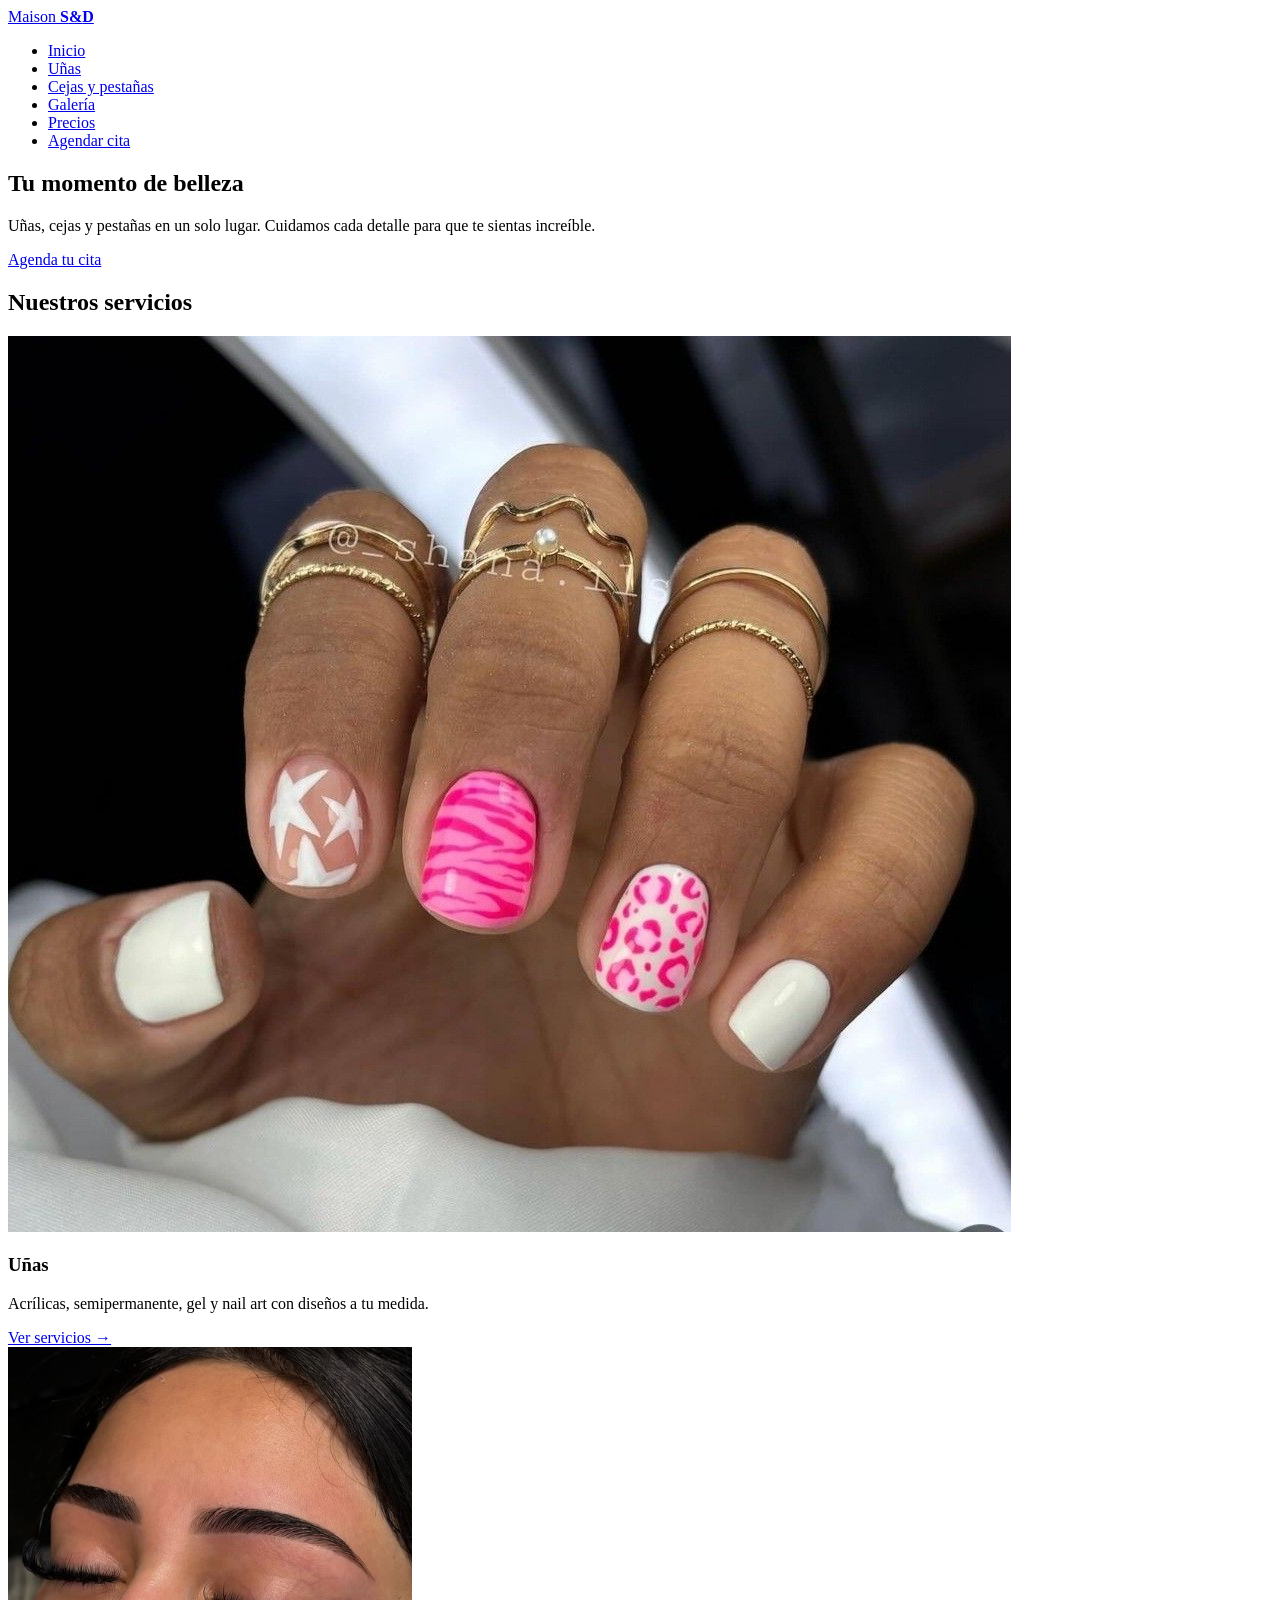
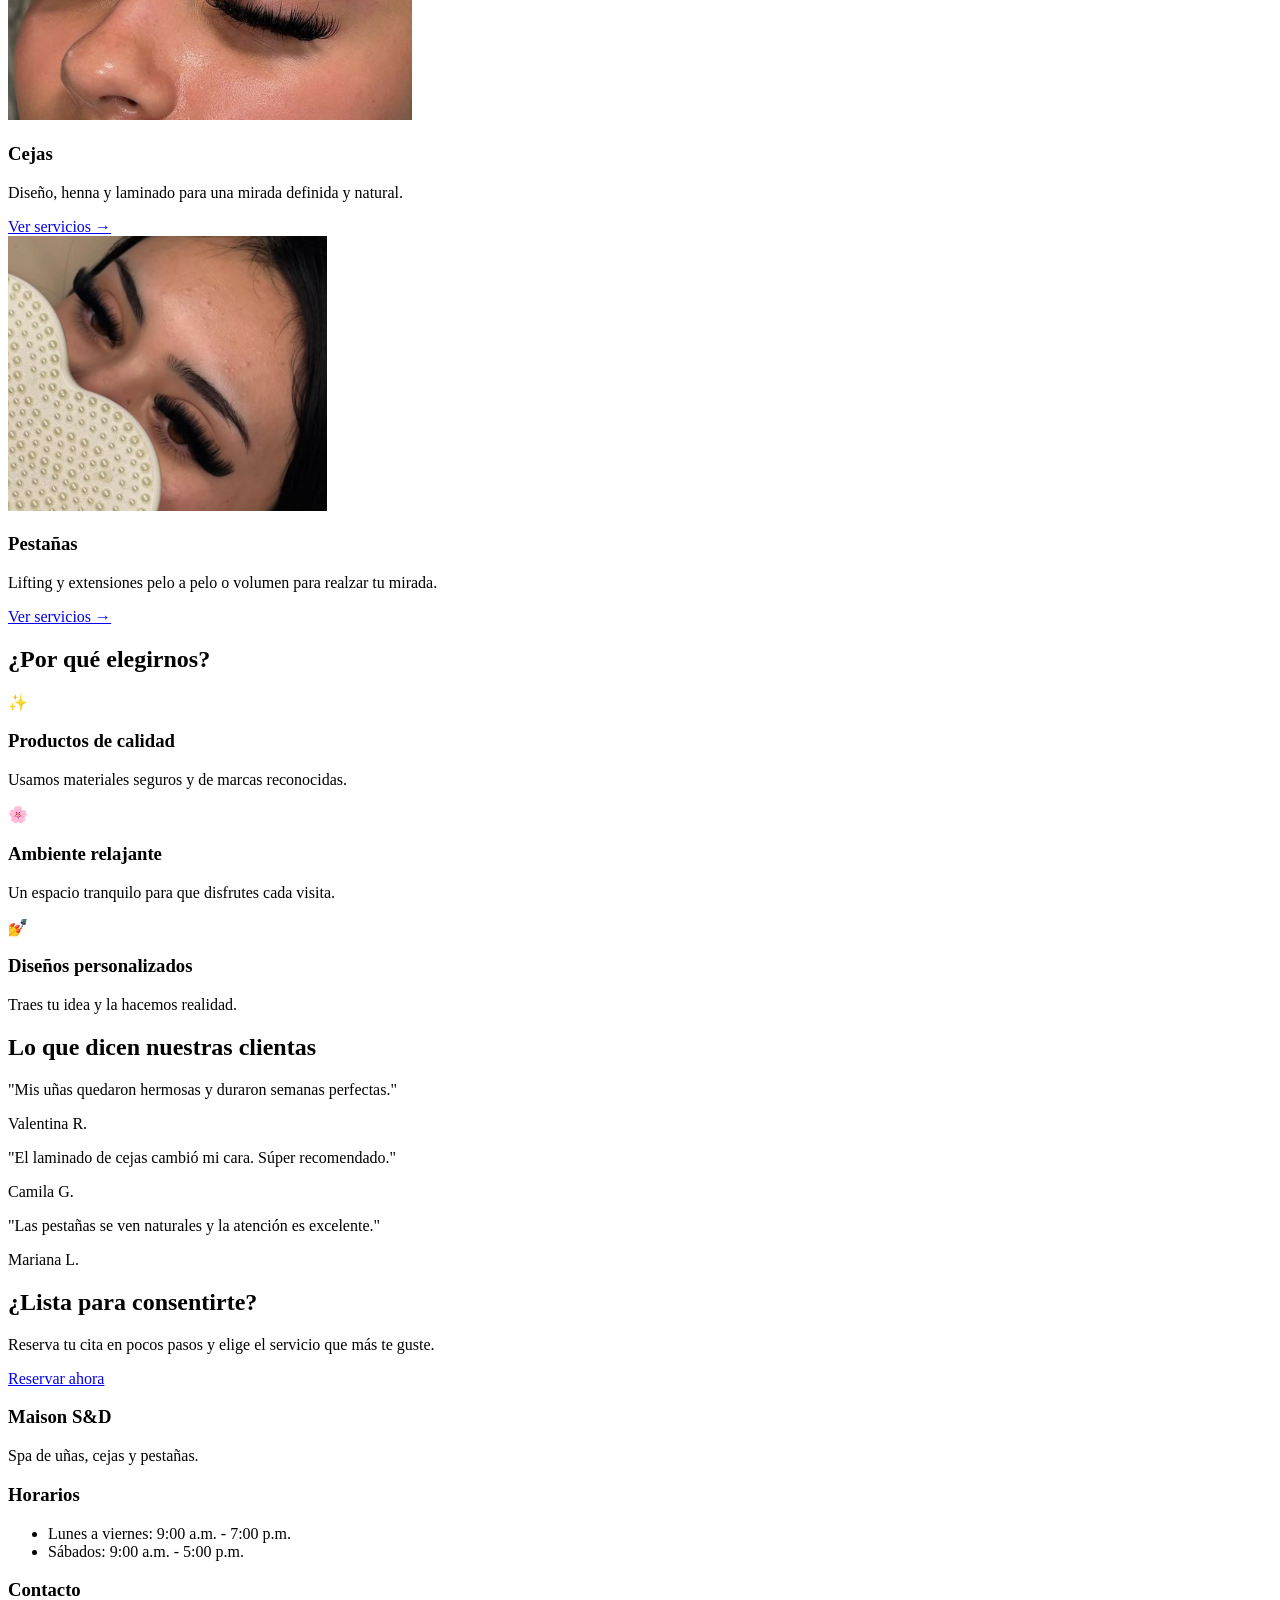
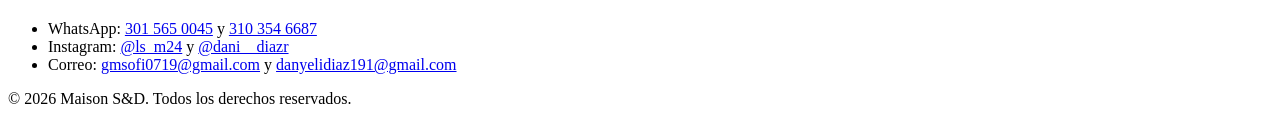
==== index.html @ f37b10df "subi mi parte" ====
<!DOCTYPE html>
<html lang="es">
<head>
  <meta charset="UTF-8">
  <meta name="viewport" content="width=device-width, initial-scale=1.0">
  <meta name="description" content="Maison S&D: spa de uñas, cejas y pestañas. Agenda tu cita y vive tu momento de belleza.">
  <title>Maison S&D | Spa de uñas, cejas y pestañas</title>
  <link rel="preconnect" href="https://fonts.googleapis.com">
  <link rel="preconnect" href="https://fonts.gstatic.com" crossorigin>
  <link href="https://fonts.googleapis.com/css2?family=Cormorant+Garamond:wght@500;700&family=Poppins:wght@300;400;500&display=swap" rel="stylesheet">
  <link rel="stylesheet" href="css/kit.css">
  <link rel="stylesheet" href="css/styles.css">
</head>
<body>

  <header class="encabezado">
    <div class="contenedor">
      <a href="index.html" class="logo">Maison <strong>S<span>&amp;</span>D</strong></a>
      <nav>
        <ul class="menu">
          <li><a href="index.html" class="activo">Inicio</a></li>
          <li><a href="unas.html">Uñas</a></li>
          <li><a href="cejas-pestanas.html">Cejas y pestañas</a></li>
          <li><a href="galeria.html">Galería</a></li>
          <li><a href="precios.html">Precios</a></li>
          <li><a href="agendar.html">Agendar cita</a></li>
        </ul>
      </nav>
    </div>
  </header>

  <main>
    <section class="hero">
      <div class="contenedor">
        <h1>Tu momento de belleza</h1>
        <p>Uñas, cejas y pestañas en un solo lugar. Cuidamos cada detalle para que te sientas increíble.</p>
        <a href="agendar.html" class="btn">Agenda tu cita</a>
      </div>
    </section>

    <section>
      <div class="contenedor">
        <h2 class="titulo-seccion">Nuestros servicios</h2>
        <div class="rejilla tres">
          <article class="tarjeta">
            <img src="img/unas.jpg" alt="Manos con uñas decoradas en tonos rosados">
            <div class="tarjeta-texto">
              <h3>Uñas</h3>
              <p>Acrílicas, semipermanente, gel y nail art con diseños a tu medida.</p>
              <a href="unas.html">Ver servicios →</a>
            </div>
          </article>
          <article class="tarjeta">
            <img src="img/cejas.jpg" alt="Cejas diseñadas y perfiladas">
            <div class="tarjeta-texto">
              <h3>Cejas</h3>
              <p>Diseño, henna y laminado para una mirada definida y natural.</p>
              <a href="cejas-pestanas.html">Ver servicios →</a>
            </div>
          </article>
          <article class="tarjeta">
            <img src="img/pestanas.jpg" alt="Pestañas con extensiones pelo a pelo">
            <div class="tarjeta-texto">
              <h3>Pestañas</h3>
              <p>Lifting y extensiones pelo a pelo o volumen para realzar tu mirada.</p>
              <a href="cejas-pestanas.html">Ver servicios →</a>
            </div>
          </article>
        </div>
      </div>
    </section>

    <section class="fondo-rosa">
      <div class="contenedor">
        <h2 class="titulo-seccion">¿Por qué elegirnos?</h2>
        <div class="rejilla tres">
          <div class="beneficio">
            <div class="icono">✨</div>
            <h3>Productos de calidad</h3>
            <p>Usamos materiales seguros y de marcas reconocidas.</p>
          </div>
          <div class="beneficio">
            <div class="icono">🌸</div>
            <h3>Ambiente relajante</h3>
            <p>Un espacio tranquilo para que disfrutes cada visita.</p>
          </div>
          <div class="beneficio">
            <div class="icono">💅</div>
            <h3>Diseños personalizados</h3>
            <p>Traes tu idea y la hacemos realidad.</p>
          </div>
        </div>
      </div>
    </section>

    <section>
      <div class="contenedor">
        <h2 class="titulo-seccion">Lo que dicen nuestras clientas</h2>
        <div class="rejilla tres">
          <div class="testimonio">
            <p>"Mis uñas quedaron hermosas y duraron semanas perfectas."</p>
            <span>Valentina R.</span>
          </div>
          <div class="testimonio">
            <p>"El laminado de cejas cambió mi cara. Súper recomendado."</p>
            <span>Camila G.</span>
          </div>
          <div class="testimonio">
            <p>"Las pestañas se ven naturales y la atención es excelente."</p>
            <span>Mariana L.</span>
          </div>
        </div>
      </div>
    </section>

    <section class="fondo-rosa llamado">
      <div class="contenedor">
        <h2>¿Lista para consentirte?</h2>
        <p>Reserva tu cita en pocos pasos y elige el servicio que más te guste.</p>
        <a href="agendar.html" class="btn">Reservar ahora</a>
      </div>
    </section>
  </main>

  <footer class="pie">
    <div class="contenedor">
      <div class="pie-columnas">
        <div>
          <h3>Maison S&amp;D</h3>
          <p>Spa de uñas, cejas y pestañas.</p>
        </div>
        <div>
          <h3>Horarios</h3>
          <ul>
            <li>Lunes a viernes: 9:00 a.m. - 7:00 p.m.</li>
            <li>Sábados: 9:00 a.m. - 5:00 p.m.</li>
          </ul>
        </div>
        <div>
  <h3>Contacto</h3>
  <ul>
    <li>WhatsApp: <a href="https://wa.me/573015650045" target="_blank" rel="noopener">301 565 0045</a> y <a href="https://wa.me/573103546687" target="_blank" rel="noopener">310 354 6687</a></li>
<li>Instagram: <a href="https://instagram.com/ls_m24" target="_blank" rel="noopener">@ls_m24</a> y <a href="https://instagram.com/dani__diazr" target="_blank" rel="noopener">@dani__diazr</a></li>
<li>Correo: <a href="mailto:gmsofi0719@gmail.com">gmsofi0719@gmail.com</a> y <a href="mailto:danyelidiaz191@gmail.com">danyelidiaz191@gmail.com</a></li>
  </ul>
</div>
      <p class="derechos">© 2026 Maison S&amp;D. Todos los derechos reservados.</p>
    </div>
  </footer>

</body>
</html>
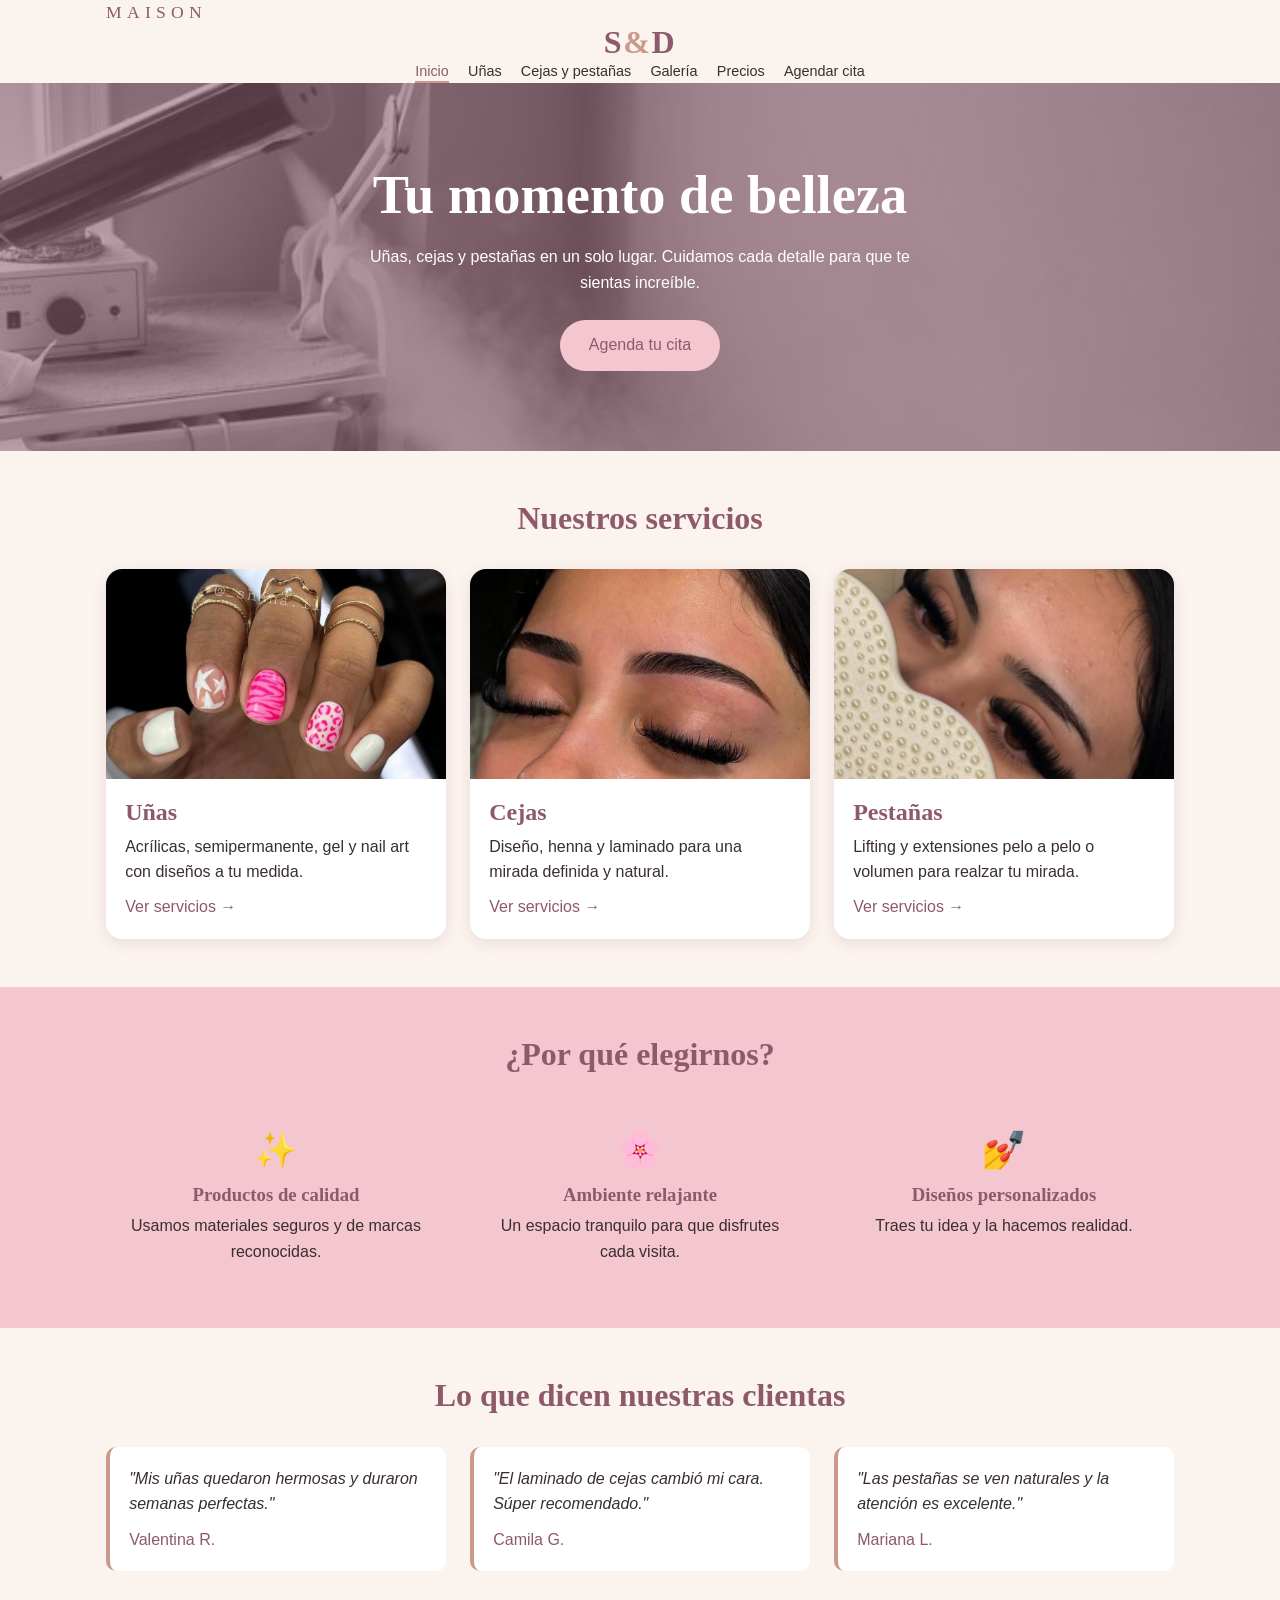
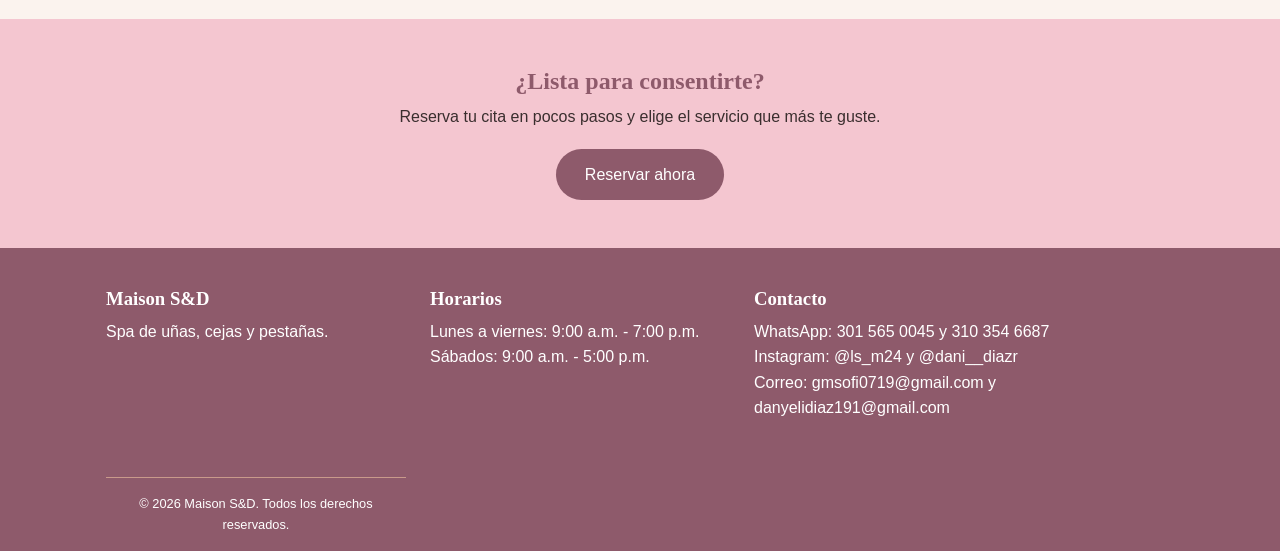
==== commit 4361351f: "Add favicon link to index.html Added a favicon link to the HTML head section." ====
--- a/index.html
+++ b/index.html
@@ -10,6 +10,7 @@
   <link href="https://fonts.googleapis.com/css2?family=Cormorant+Garamond:wght@500;700&family=Poppins:wght@300;400;500&display=swap" rel="stylesheet">
   <link rel="stylesheet" href="css/kit.css">
   <link rel="stylesheet" href="css/styles.css">
+  <link rel="icon" href="img/S&D.jpg>
 </head>
 <body>
 
@@ -149,4 +150,4 @@
   </footer>
 
 </body>
-</html>+</html>
--- a/css/kit.css
+++ b/css/kit.css
@@ -0,0 +1,271 @@
+:root {
+  --crema: #FBF3EE;
+  --rosa: #F4C6D0;
+  --malva: #8E5A6B;
+  --dorado: #C99A8B;
+  --texto: #3A2E2E;
+  --blanco: #ffffff;
+  --error: #b3263e;
+  --exito: #5c9a72;
+  --fuente-titulos: "Cormorant Garamond", serif;
+  --fuente-texto: "Poppins", sans-serif;
+  --sombra: 0 4px 14px rgba(142, 90, 107, 0.15);
+  --radio: 16px;
+}
+
+* {
+  box-sizing: border-box;
+  margin: 0;
+  padding: 0;
+}
+
+body {
+  font-family: var(--fuente-texto);
+  background-color: var(--crema);
+  color: var(--texto);
+  line-height: 1.6;
+}
+
+h1, h2, h3 {
+  font-family: var(--fuente-titulos);
+  color: var(--malva);
+  line-height: 1.2;
+}
+
+img {
+  max-width: 100%;
+  display: block;
+}
+
+a {
+  color: inherit;
+  text-decoration: none;
+}
+
+.contenedor {
+  max-width: 1100px;
+  margin: 0 auto;
+  padding: 0 1rem;
+}
+
+section {
+  padding: 3rem 0;
+}
+
+.titulo-seccion {
+  text-align: center;
+  font-size: 2rem;
+  margin-bottom: 2rem;
+}
+
+.subtitulo {
+  text-align: center;
+  max-width: 600px;
+  margin: -1rem auto 2rem;
+}
+
+.fondo-rosa {
+  background-color: var(--rosa);
+}
+
+.llamado {
+  text-align: center;
+}
+
+.llamado p {
+  margin: 0.5rem 0 1.2rem;
+}
+
+.encabezado {
+  position: sticky;
+  top: 0;
+  z-index: 10;
+  background-color: var(--crema);
+  border-bottom: 1px solid var(--rosa);
+}
+
+.encabezado .contenedor {
+  display: flex;
+  flex-direction: column;
+  align-items: center;
+  gap: 0.5rem;
+  padding-top: 0.8rem;
+  padding-bottom: 0.8rem;
+}
+
+.logo {
+  font-family: var(--fuente-titulos);
+  font-size: 1.1rem;
+  letter-spacing: 0.3em;
+  text-transform: uppercase;
+  color: var(--malva);
+  text-align: center;
+  line-height: 1;
+}
+
+.logo strong {
+  display: block;
+  font-size: 2rem;
+  letter-spacing: 0.05em;
+}
+
+.logo span {
+  color: var(--dorado);
+}
+
+.menu {
+  list-style: none;
+  display: flex;
+  flex-wrap: wrap;
+  justify-content: center;
+  gap: 0.3rem 1.2rem;
+}
+
+.menu a {
+  font-size: 0.9rem;
+  padding-bottom: 2px;
+}
+
+.menu a:hover,
+.menu a.activo {
+  color: var(--malva);
+  border-bottom: 2px solid var(--dorado);
+}
+
+.btn {
+  display: inline-block;
+  background-color: var(--malva);
+  color: var(--blanco);
+  padding: 0.8rem 1.8rem;
+  border-radius: 30px;
+  font-weight: 500;
+  transition: background-color 0.3s, transform 0.3s;
+}
+
+.btn:hover {
+  background-color: var(--dorado);
+  transform: translateY(-2px);
+}
+
+.banner-pagina {
+  background-color: var(--rosa);
+  text-align: center;
+  padding: 3rem 0;
+}
+
+.banner-pagina h1 {
+  font-size: 2.4rem;
+  margin-bottom: 0.5rem;
+}
+
+.banner-pagina p {
+  max-width: 600px;
+  margin: 0 auto;
+}
+
+.rejilla {
+  display: grid;
+  grid-template-columns: 1fr;
+  gap: 1.5rem;
+}
+
+.tarjeta {
+  background-color: var(--blanco);
+  border-radius: var(--radio);
+  overflow: hidden;
+  box-shadow: var(--sombra);
+  transition: transform 0.3s;
+}
+
+.tarjeta:hover {
+  transform: translateY(-6px);
+}
+
+.tarjeta img {
+  width: 100%;
+  height: 210px;
+  object-fit: cover;
+}
+
+.tarjeta-texto {
+  padding: 1.2rem;
+}
+
+.tarjeta-texto h3 {
+  font-size: 1.5rem;
+  margin-bottom: 0.4rem;
+}
+
+.tarjeta-texto a {
+  display: inline-block;
+  margin-top: 0.6rem;
+  color: var(--malva);
+  font-weight: 500;
+}
+
+.datos {
+  list-style: none;
+  display: flex;
+  justify-content: space-between;
+  gap: 0.5rem;
+  margin-top: 0.8rem;
+  padding-top: 0.8rem;
+  border-top: 1px solid var(--rosa);
+  font-size: 0.9rem;
+}
+
+.datos strong {
+  color: var(--malva);
+}
+
+.pie {
+  background-color: var(--malva);
+  color: var(--blanco);
+  padding: 2.5rem 0 1rem;
+}
+
+.pie h3 {
+  color: var(--blanco);
+  margin-bottom: 0.5rem;
+}
+
+.pie-columnas {
+  display: grid;
+  grid-template-columns: 1fr;
+  gap: 1.5rem;
+}
+
+.pie ul {
+  list-style: none;
+}
+
+.pie li {
+  overflow-wrap: anywhere;
+}
+
+.pie a:hover {
+  color: var(--rosa);
+}
+
+.derechos {
+  text-align: center;
+  font-size: 0.8rem;
+  margin-top: 2rem;
+  border-top: 1px solid var(--dorado);
+  padding-top: 1rem;
+}
+
+@media (min-width: 768px) {
+  .encabezado .contenedor {
+    flex-direction: row;
+    justify-content: space-between;
+  }
+
+  .rejilla.tres {
+    grid-template-columns: repeat(3, 1fr);
+  }
+
+  .pie-columnas {
+    grid-template-columns: 1fr 1fr 1.4fr;
+  }
+}
--- a/css/styles.css
+++ b/css/styles.css
@@ -0,0 +1,520 @@
+.hero {
+  background: linear-gradient(rgba(142, 90, 107, 0.55), rgba(142, 90, 107, 0.55)),
+              url("../img/hero.jpg") center / cover;
+  color: var(--blanco);
+  text-align: center;
+  padding: 5rem 0;
+}
+
+.hero h1 {
+  color: var(--blanco);
+  font-size: 2.6rem;
+  margin-bottom: 1rem;
+}
+
+.hero p {
+  max-width: 560px;
+  margin: 0 auto 1.5rem;
+}
+
+.hero .btn {
+  background-color: var(--rosa);
+  color: var(--malva);
+}
+
+.hero .btn:hover {
+  background-color: var(--blanco);
+}
+
+.enviar{
+   display: inline-block;
+  background-color: var(--malva);
+  color: var(--blanco);
+  padding: 0.8rem 1.8rem;
+  border-radius: 30px;
+  font-weight: 500;
+  transition: background-color 0.3s, transform 0.3s;
+}
+.beneficio {
+  text-align: center;
+  padding: 1rem;
+}
+
+.beneficio .icono {
+  font-size: 2.2rem;
+}
+
+.beneficio h3 {
+  margin: 0.4rem 0;
+}
+
+.testimonio {
+  background-color: var(--blanco);
+  border-left: 4px solid var(--dorado);
+  border-radius: 10px;
+  padding: 1.2rem;
+}
+
+.testimonio p {
+  font-style: italic;
+}
+
+.testimonio span {
+  display: block;
+  margin-top: 0.6rem;
+  font-weight: 500;
+  color: var(--malva);
+}
+
+.pasos {
+  list-style: none;
+  counter-reset: paso;
+  display: grid;
+  grid-template-columns: 1fr;
+  gap: 1.2rem;
+}
+
+.pasos li {
+  counter-increment: paso;
+  background-color: var(--blanco);
+  border-radius: 12px;
+  padding: 1.2rem;
+  box-shadow: 0 4px 14px rgba(142, 90, 107, 0.12);
+}
+
+.pasos li::before {
+  content: counter(paso);
+  display: inline-block;
+  width: 2rem;
+  height: 2rem;
+  line-height: 2rem;
+  text-align: center;
+  background-color: var(--malva);
+  color: var(--blanco);
+  border-radius: 50%;
+  font-weight: 500;
+  margin-bottom: 0.5rem;
+}
+
+.pasos h3 {
+  font-size: 1.3rem;
+  margin-bottom: 0.3rem;
+}
+
+.cuidados {
+  max-width: 700px;
+  margin: 0 auto;
+  list-style: none;
+}
+
+.cuidados li {
+  background-color: var(--blanco);
+  border-left: 4px solid var(--dorado);
+  border-radius: 8px;
+  padding: 0.8rem 1rem;
+  margin-bottom: 0.8rem;
+}
+
+.faq {
+  max-width: 700px;
+  margin: 0 auto;
+}
+
+.faq details {
+  background-color: var(--blanco);
+  border-radius: 10px;
+  padding: 0.9rem 1.2rem;
+  margin-bottom: 0.8rem;
+  box-shadow: 0 2px 8px rgba(142, 90, 107, 0.12);
+}
+
+.faq summary {
+  cursor: pointer;
+  font-weight: 500;
+  color: var(--malva);
+}
+
+.faq details[open] summary {
+  margin-bottom: 0.5rem;
+}
+
+.tabla-contenedor {
+  overflow-x: auto;
+  border-radius: 12px;
+  box-shadow: var(--sombra);
+}
+
+.tabla-precios {
+  width: 100%;
+  min-width: 480px;
+  border-collapse: collapse;
+  background-color: var(--blanco);
+}
+
+.tabla-precios caption {
+  caption-side: top;
+  padding: 0.8rem;
+  font-family: var(--fuente-titulos);
+  font-size: 1.4rem;
+  font-weight: 700;
+  color: var(--malva);
+}
+
+.tabla-precios thead th {
+  background-color: var(--malva);
+  color: var(--blanco);
+  text-align: left;
+  padding: 0.8rem 1rem;
+  font-weight: 500;
+}
+
+.tabla-precios td,
+.tabla-precios tbody th {
+  padding: 0.7rem 1rem;
+  text-align: left;
+  font-weight: 400;
+  border-bottom: 1px solid var(--rosa);
+}
+
+.tabla-precios tbody tr:nth-child(even) td,
+.tabla-precios tbody tr:nth-child(even) th[scope="row"] {
+  background-color: var(--crema);
+}
+
+.tabla-precios .categoria th {
+  background-color: var(--rosa);
+  color: var(--malva);
+  font-weight: 700;
+  letter-spacing: 0.05em;
+}
+
+.tabla-precios td:last-child {
+  font-weight: 500;
+  color: var(--malva);
+  white-space: nowrap;
+}
+
+.combo {
+  background-color: var(--blanco);
+  border: 2px solid var(--rosa);
+  border-radius: var(--radio);
+  padding: 1.5rem;
+  text-align: center;
+  position: relative;
+}
+
+.combo.destacado {
+  border-color: var(--dorado);
+}
+
+.combo .etiqueta {
+  position: absolute;
+  top: -0.8rem;
+  left: 50%;
+  transform: translateX(-50%);
+  background-color: var(--dorado);
+  color: var(--blanco);
+  font-size: 0.75rem;
+  padding: 0.2rem 0.9rem;
+  border-radius: 20px;
+}
+
+.combo h3 {
+  font-size: 1.5rem;
+  margin-bottom: 0.5rem;
+}
+
+.combo ul {
+  list-style: none;
+  margin-bottom: 0.8rem;
+}
+
+.combo .precio {
+  font-family: var(--fuente-titulos);
+  font-size: 2rem;
+  font-weight: 700;
+  color: var(--malva);
+}
+
+.combo .ahorro {
+  font-size: 0.85rem;
+  color: var(--dorado);
+  margin-bottom: 1rem;
+}
+
+.notas {
+  max-width: 700px;
+  margin: 0 auto;
+  list-style: none;
+}
+
+.notas li {
+  padding: 0.6rem 0;
+  border-bottom: 1px dashed var(--dorado);
+}
+
+.galeria {
+  display: grid;
+  grid-template-columns: repeat(2, 1fr);
+  gap: 0.8rem;
+}
+
+.galeria figure {
+  position: relative;
+  overflow: hidden;
+  border-radius: 14px;
+  box-shadow: var(--sombra);
+}
+
+.galeria img {
+  width: 100%;
+  height: 220px;
+  object-fit: cover;
+  transition: transform 0.4s;
+}
+
+.galeria figure:hover img {
+  transform: scale(1.08);
+}
+
+.galeria figcaption {
+  position: absolute;
+  left: 0;
+  right: 0;
+  bottom: 0;
+  padding: 0.6rem 0.8rem;
+  font-size: 0.85rem;
+  color: var(--blanco);
+  background: linear-gradient(transparent, rgba(142, 90, 107, 0.85));
+}
+
+.comparacion {
+  display: grid;
+  grid-template-columns: 1fr;
+  gap: 1.5rem;
+}
+
+.caso {
+  background-color: var(--blanco);
+  border-radius: var(--radio);
+  padding: 1rem;
+  box-shadow: var(--sombra);
+}
+
+.caso h3 {
+  text-align: center;
+  font-size: 1.4rem;
+  margin-bottom: 0.8rem;
+}
+
+.caso-fotos {
+  display: grid;
+  grid-template-columns: 1fr 1fr;
+  gap: 0.5rem;
+}
+
+.caso-fotos figure {
+  position: relative;
+}
+
+.caso-fotos img {
+  width: 100%;
+  height: 200px;
+  object-fit: cover;
+  border-radius: 10px;
+}
+
+.caso-fotos figcaption {
+  position: absolute;
+  top: 0.5rem;
+  left: 0.5rem;
+  background-color: var(--malva);
+  color: var(--blanco);
+  font-size: 0.75rem;
+  padding: 0.15rem 0.7rem;
+  border-radius: 20px;
+}
+
+.caso-fotos figure:last-child figcaption {
+  background-color: var(--dorado);
+}
+
+.formulario {
+  max-width: 700px;
+  margin: 0 auto;
+  background-color: var(--blanco);
+  border-radius: var(--radio);
+  padding: 1.5rem;
+  box-shadow: var(--sombra);
+}
+
+.formulario fieldset {
+  border: 1px solid var(--rosa);
+  border-radius: 12px;
+  padding: 1rem 1.2rem 1.2rem;
+  margin-bottom: 1.5rem;
+}
+
+.formulario legend {
+  font-family: var(--fuente-titulos);
+  font-size: 1.4rem;
+  font-weight: 700;
+  color: var(--malva);
+  padding: 0 0.5rem;
+}
+
+.campo {
+  margin-bottom: 1rem;
+}
+
+.campo label,
+.campo .etiqueta-grupo {
+  display: block;
+  font-weight: 500;
+  margin-bottom: 0.3rem;
+}
+
+.campo input[type="text"],
+.campo input[type="tel"],
+.campo input[type="email"],
+.campo input[type="date"],
+.campo select,
+.campo textarea {
+  width: 100%;
+  padding: 0.7rem 0.9rem;
+  font-family: inherit;
+  font-size: 1rem;
+  color: var(--texto);
+  background-color: var(--crema);
+  border: 2px solid var(--rosa);
+  border-radius: 10px;
+}
+
+.campo input:focus,
+.campo select:focus,
+.campo textarea:focus {
+  outline: none;
+  border-color: var(--malva);
+}
+
+.campo textarea {
+  resize: vertical;
+  min-height: 100px;
+}
+
+.campo .opciones {
+  display: flex;
+  gap: 1.5rem;
+}
+
+.campo .opciones label,
+.campo .check label {
+  display: inline;
+  font-weight: 400;
+}
+
+.campo .check {
+  display: flex;
+  align-items: flex-start;
+  gap: 0.5rem;
+}
+
+.campo .error {
+  display: block;
+  min-height: 1.2rem;
+  margin-top: 0.25rem;
+  font-size: 0.82rem;
+  color: var(--error);
+}
+
+.campo input.invalido,
+.campo select.invalido,
+.campo textarea.invalido {
+  border-color: var(--error);
+}
+
+.campo input.valido,
+.campo select.valido,
+.campo textarea.valido {
+  border-color: var(--exito);
+}
+
+.formulario .btn {
+  width: 100%;
+  border: none;
+  cursor: pointer;
+  font-family: inherit;
+  font-size: 1rem;
+}
+
+.resumen {
+  max-width: 700px;
+  margin: 0 auto 2rem;
+  background-color: var(--rosa);
+  border-left: 6px solid var(--malva);
+  border-radius: 12px;
+  padding: 1.2rem 1.5rem;
+}
+
+.resumen[hidden] {
+  display: none;
+}
+
+.resumen h2 {
+  font-size: 1.6rem;
+  margin-bottom: 0.5rem;
+}
+
+.resumen dl {
+  display: grid;
+  grid-template-columns: auto 1fr;
+  gap: 0.3rem 1rem;
+  margin-top: 0.8rem;
+}
+
+.resumen dt {
+  font-weight: 500;
+  color: var(--malva);
+}
+
+.info-contacto {
+  text-align: center;
+}
+
+.info-contacto p {
+  margin-bottom: 0.4rem;
+}
+
+.info-contacto a {
+  color: var(--malva);
+  font-weight: 500;
+  text-decoration: underline;
+}
+
+@media (min-width: 768px) {
+  .hero h1 {
+    font-size: 3.4rem;
+  }
+
+  .rejilla.cuatro {
+    grid-template-columns: repeat(2, 1fr);
+  }
+
+  .pasos {
+    grid-template-columns: repeat(3, 1fr);
+  }
+
+  .galeria {
+    grid-template-columns: repeat(4, 1fr);
+  }
+
+  .comparacion {
+    grid-template-columns: repeat(2, 1fr);
+  }
+}
+
+@media (min-width: 1024px) {
+  .rejilla.cuatro {
+    grid-template-columns: repeat(4, 1fr);
+  }
+}
